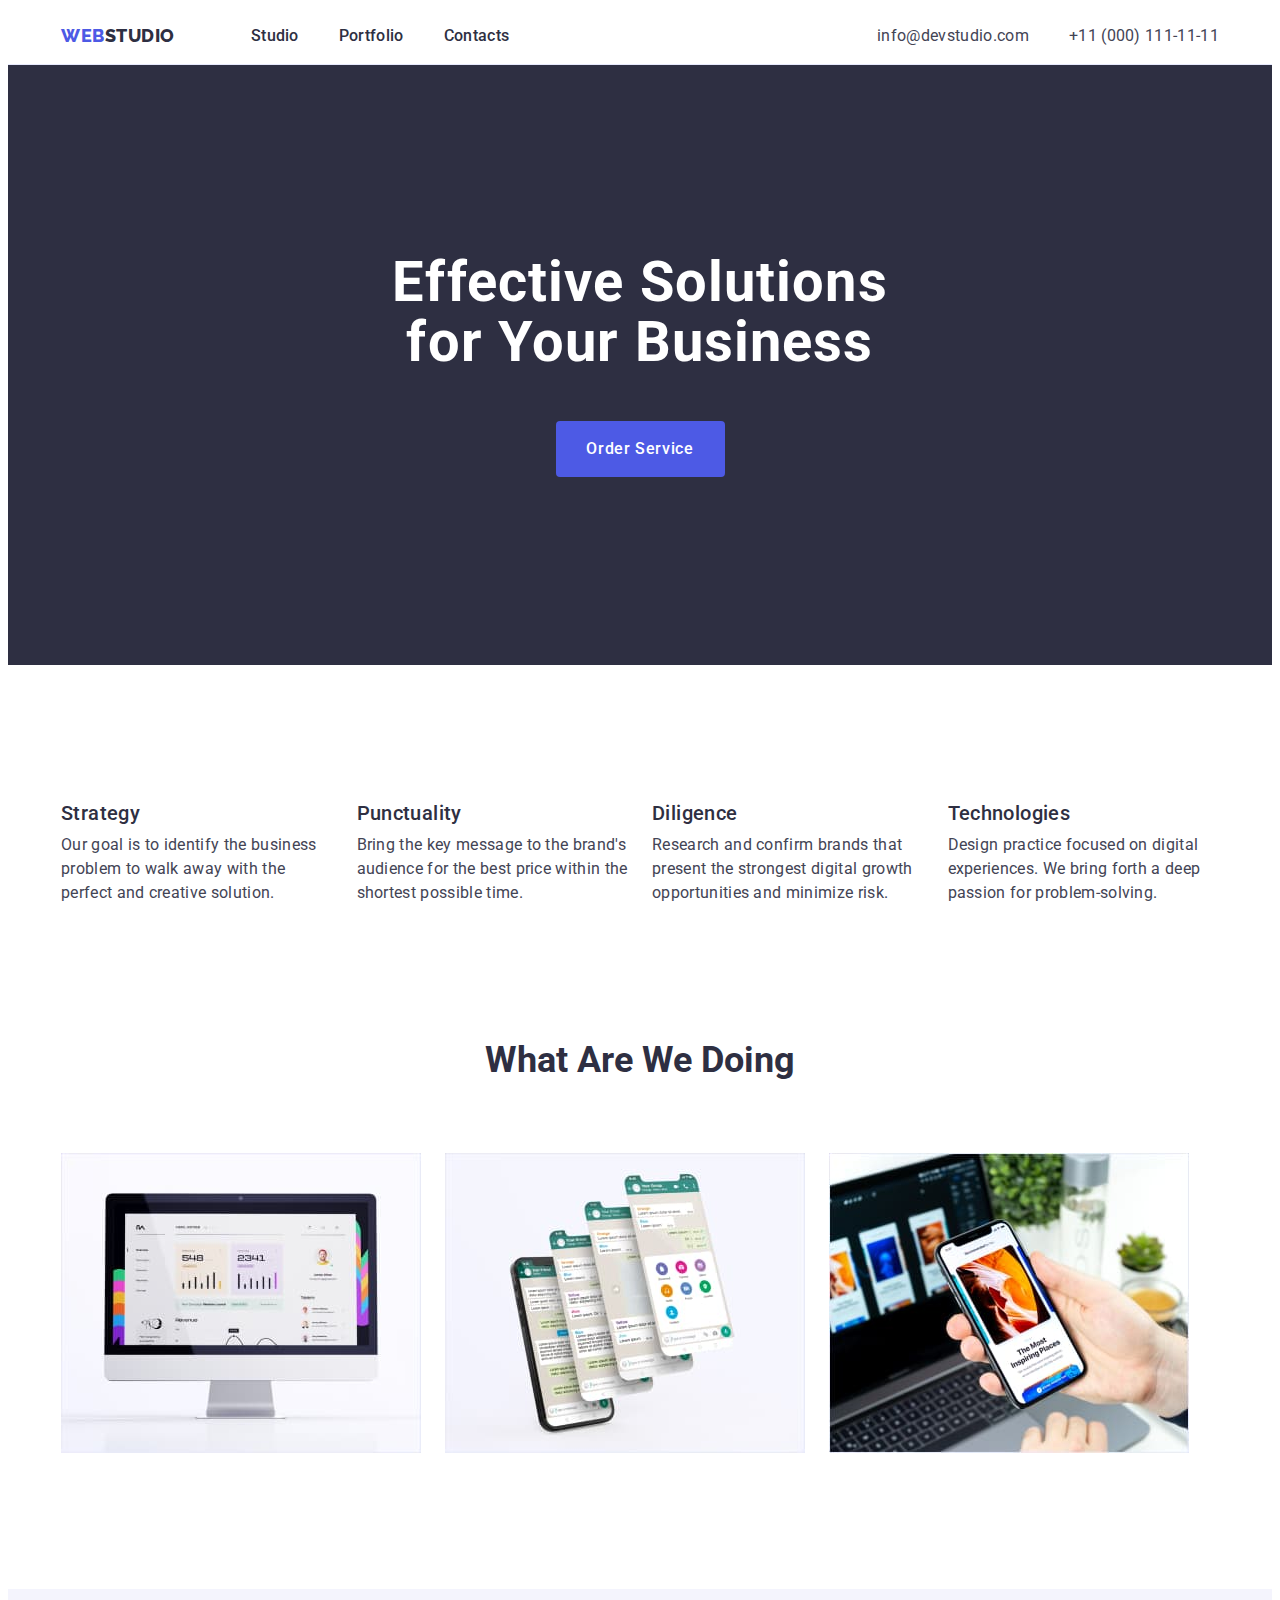
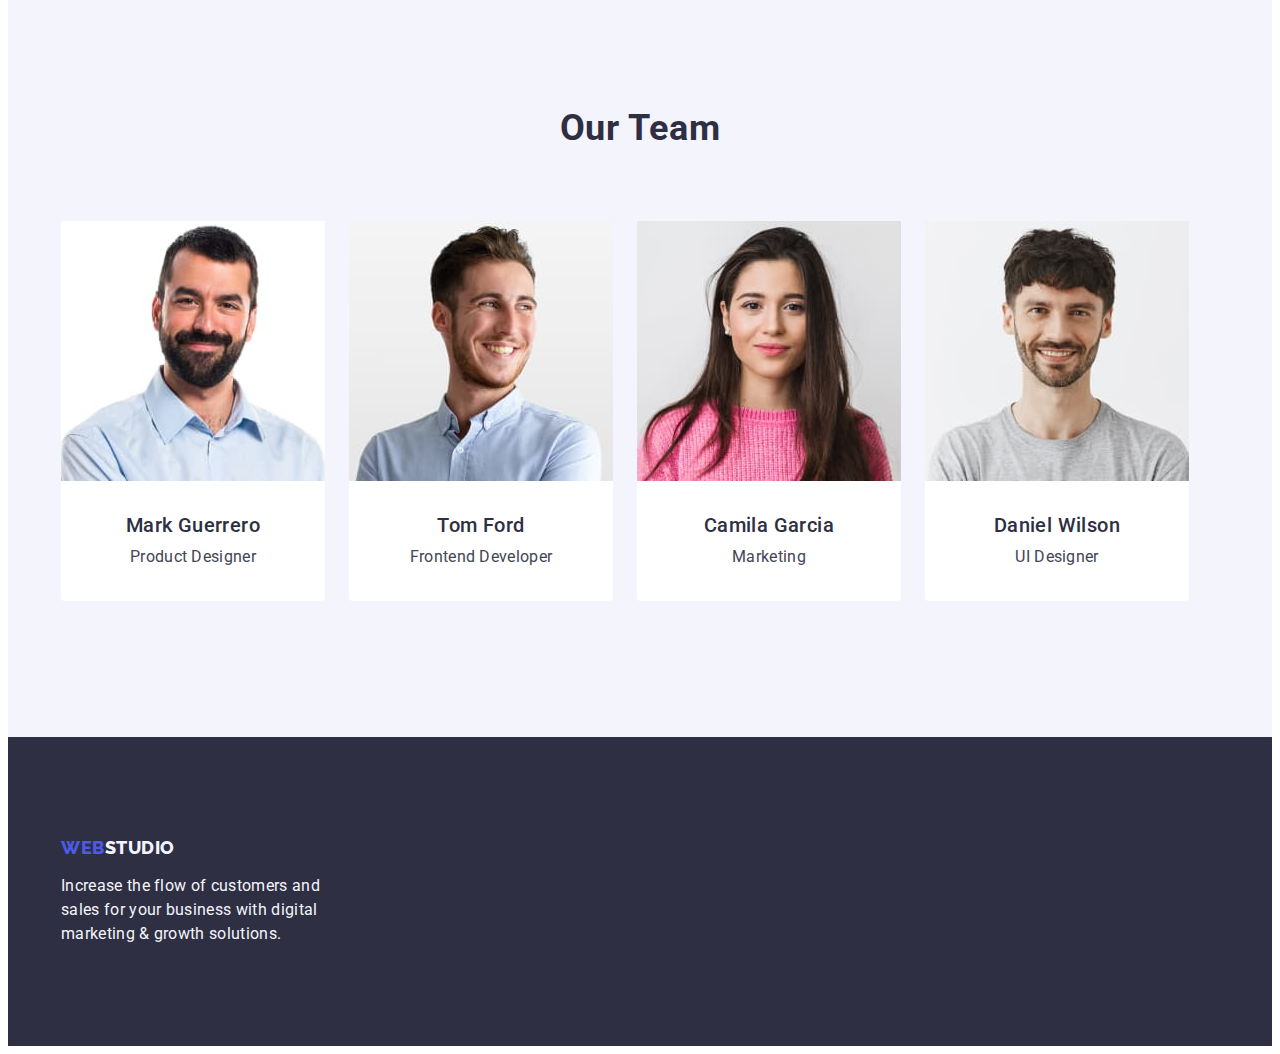
==== index.html @ 4563fd88 "test" ====
<!DOCTYPE html>
<html lang="en">
  <head>
    <meta charset="UTF-8" />
    <meta name="viewport" content="width=device-width, initial-scale=1.0" />
    <title>Webstudio</title>
    <link rel="preconnect" href="https://fonts.googleapis.com" />
    <link rel="preconnect" href="https://fonts.gstatic.com" crossorigin />
    <link
      href="https://fonts.googleapis.com/css2?family=Raleway:wght@800&family=Roboto:wght@400;500;700;900&display=swap"
      rel="stylesheet"
    />
    <link
      rel="stylesheet"
      href="https://cdnjs.cloudflare.com/ajax/libs/modern-normalize/2.0.0/modern-normalize.min.css"
      integrity="sha512-4xo8blKMVCiXpTaLzQSLSw3KFOVPWhm/TRtuPVc4WG6kUgjH6J03IBuG7JZPkcWMxJ5huwaBpOpnwYElP/m6wg=="
      crossorigin="anonymous"
      referrerpolicy="no-referrer"
    />
    <link rel="stylesheet" href="./css/style.css" />
  </head>
  <body>
    <header class="header">
      <div class="container header-container">
        <nav class="header-nav">
          <a class="logo-link link" href="./index.html"
            >Web<span class="logo-decoration">Studio</span></a
          >
          <ul class="menu-list list">
            <li class="menu-list-item">
              <a class="menu-link link" href="./index.html">Studio</a>
            </li>
            <li class="menu-list-item">
              <a class="menu-link link" href="./portfolio.html">Portfolio</a>
            </li>
            <li class="menu-list-item">
              <a class="menu-link link" href="">Contacts</a>
            </li>
          </ul>
        </nav>
        <address class="address">
          <ul class="address-list list">
            <li class="address-list-item">
              <a class="addres-link link" href="mailto:info@devstudio.com"
                >info@devstudio.com</a
              >
            </li>
            <li class="address-list-item">
              <a class="addres-link link" href="tel:+110001111111"
                >+11 (000) 111-11-11</a
              >
            </li>
          </ul>
        </address>
      </div>
    </header>
    <main>
      <section class="section-solution">
        <div class="container">
          <h1 class="solution-title">Effective Solutions for Your Business</h1>
          <button class="solution-btn" type="button">Order Service</button>
        </div>
      </section>
      <section class="section-company">
        <div class="container">
          <h2 class="visually-hidden">Webstudio</h2>
          <ul class="company-list list">
            <li class="company-list-item">
              <h3 class="company-title">Strategy</h3>
              <p class="company-text">
                Our goal is to identify the business problem to walk away with
                the perfect and creative solution.
              </p>
            </li>
            <li class="company-list-item">
              <h3 class="company-title">Punctuality</h3>
              <p class="company-text">
                Bring the key message to the brand's audience for the best price
                within the shortest possible time.
              </p>
            </li>
            <li class="company-list-item">
              <h3 class="company-title">Diligence</h3>
              <p class="company-text">
                Research and confirm brands that present the strongest digital
                growth opportunities and minimize risk.
              </p>
            </li>
            <li class="company-list-item">
              <h3 class="company-title">Technologies</h3>
              <p class="company-text">
                Design practice focused on digital experiences. We bring forth a
                deep passion for problem-solving.
              </p>
            </li>
          </ul>
        </div>
      </section>
      <section class="section-work">
        <div class="container">
          <h2 class="work-title">What are we doing</h2>
          <ul class="work-list list">
            <li class="work-list-item">
              <img
                src="./images/img_1.jpg"
                alt="computer"
                width="360"
                height="300"
              />
            </li>
            <li class="work-list-item">
              <img
                src="./images/img_2.jpg"
                alt="phone"
                width="360"
                height="300"
              />
            </li>
            <li class="work-list-item">
              <img
                src="./images/img_3.jpg"
                alt="phone and computer"
                width="360"
                height="300"
              />
            </li>
          </ul>
        </div>
      </section>
      <section class="section-team">
        <div class="container">
          <h2 class="team-title">Our Team</h2>
          <ul class="team-list list">
            <li class="team-list-item">
              <img
                src="./images/Mark_Guerrero.jpg"
                alt="Mark"
                width="264"
                height="260"
              />
              <div class="team-name-container">
                <h3 class="team-name">Mark Guerrero</h3>
                <p class="team-text">Product Designer</p>
              </div>
            </li>
            <li class="team-list-item">
              <img
                src="./images/Tom_Ford.jpg"
                alt="Tom"
                width="264"
                height="260"
              />
              <div class="team-name-container">
                <h3 class="team-name">Tom Ford</h3>
                <p class="team-text">Frontend Developer</p>
              </div>
            </li>
            <li class="team-list-item">
              <img
                src="./images/Camila_Garcia.jpg"
                alt="Camila"
                width="264"
                height="260"
              />
              <div class="team-name-container">
                <h3 class="team-name">Camila Garcia</h3>
                <p class="team-text">Marketing</p>
              </div>
            </li>
            <li class="team-list-item">
              <img
                src="./images/Daniel_Wilson.jpg"
                alt="Deniel"
                width="264"
                height="260"
              />
              <div class="team-name-container">
                <h3 class="team-name">Daniel Wilson</h3>
                <p class="team-text">UI Designer</p>
              </div>
            </li>
          </ul>
        </div>
      </section>
    </main>
    <footer class="footer">
      <div class="container">
        <a class="footer-logo-link link" href="./index.html"
          >Web<span class="footer-logo-decoration">Studio</span></a
        >
        <p class="footer-text">
          Increase the flow of customers and sales for your business with
          digital marketing & growth solutions.
        </p>
      </div>
    </footer>
  </body>
</html>
---- css/style.css ----
:root {
  --main-color: #434455;
  --main-background-color: #ffffff;
  --navy-blue: #2e2f42;
  --iris: #4d5ae5;
  --ocean: #404bbf;
  --cloud: #f4f4fd;
  --slate: #434455;
}
body {
  font-family: "Roboto", sans-serif;
  font-size: 16px;
  font-weight: 400;
  line-height: 1.5;
  color: var(--main-color);
  background-color: var(--main-background-color);
}
h1,
h2,
h3,
h4,
h5,
h6,
p {
  margin: 0;
}
ul {
  padding: 0;
}
img {
  display: block;
}
.link {
  text-decoration: none;
  color: inherit;
}
.list {
  list-style: none;
}
button {
  cursor: pointer;
  text-align: center;
}
.header {
  border-bottom: 1px solid #e7e9fc;
}
.visually-hidden {
  position: absolute;
  width: 1px;
  height: 1px;
  margin: -1px;
  border: 0;
  padding: 0;
  white-space: nowrap;
  clip-path: inset(100%);
  clip: rect(0 0 0 0);
  overflow: hidden;
}
.container {
  width: 1158px;
  padding-left: 15px;
  padding-right: 15px;
  margin: 0 auto;
}
.header-container {
  display: flex;
  align-items: center;
  justify-content: space-between;
}
.logo-link {
  font-family: Raleway, sans-serif;
  font-size: 18px;
  font-weight: 800;
  line-height: 1.17;
  letter-spacing: 0.03em;
  text-transform: uppercase;
  color: var(--iris);
  margin-right: 76px;
}
.logo-decoration {
  color: #2e2f42;
}
.header-nav {
  display: flex;
  align-items: center;
}
.menu-list {
  display: flex;
  align-items: center;
  gap: 40px;
}

.menu-link {
  font-weight: 500;
  color: var(--navy-blue);
  letter-spacing: 0.02em;
  padding: 24px 0;
}
.menu-link:hover,
.menu-link:focus {
  color: var(--ocean);
}
.address {
  font-style: normal;
}
.address-list {
  display: flex;
  gap: 40px;
}
.addres-link {
  color: var(--slate);
  letter-spacing: 0.02em;
}
.addres-link:not(:last-child) {
  margin-right: 20px;
}
.addres-link:hover,
.addres-link:focus {
  color: var(--ocean);
}
.section-solution {
  padding: 188px 0;
  margin: auto;
}
.solution-title {
  font-size: 56px;
  font-weight: 700;
  line-height: 1.07;
  letter-spacing: 0.02em;
  text-align: center;
  max-width: 496px;
  margin: 0 auto;
  color: #ffffff;
  padding-bottom: 48px;
}
.solution-btn {
  font-family: "Roboto", sans-serif;
  font-size: 16px;
  background-color: var(--iris);
  line-height: 1.5;
  letter-spacing: 0.04em;
  font-weight: 500;
  color: white;
  margin: 0 auto;
  display: block;
  min-width: 169px;
  height: 56px;
  border: none;
  border-radius: 4px;
}
.solution-btn:hover,
.solution-btn:focus {
  background-color: var(--ocean);
}
.section-company {
  padding: 120px 0;
}
.company-list,
.team-list,
.work-list {
  display: flex;
  gap: 24px;
}
.section-work {
  padding-bottom: 120px;
}
.section-team {
  background-color: var(--cloud);
}
.company-title,
.team-name,
.project-title {
  font-weight: 500;
  font-size: 20px;
  line-height: 1.2;
  letter-spacing: 0.02em;
  color: var(--navy-blue);
}
.company-title {
  margin-bottom: 8px;
}
.company-list-item {
  width: calc((100% - 48px) / 3);
}
.team-title,
.work-title {
  font-size: 36px;
  font-weight: 700;
  line-height: 1.11;
  color: var(--navy-blue);
  text-align: center;
  text-transform: capitalize;
  margin-bottom: 72px;
}
.section-team {
  padding: 120px 0;
}
.team-name-container {
  padding: 32px 16px;
}
.team-title,
.company-text {
  letter-spacing: 0.02em;
}
.team-list-item {
  background-color: #ffffff;
  border-radius: 0 0 4px 4px;
}
.team-name {
  margin-bottom: 8px;
  text-align: center;
}
.team-text {
  color: var(--slate);
  letter-spacing: 0.02em;
  text-align: center;
}

/* portfolio */

.project-section {
  padding-top: 96px;
  padding-bottom: 120px;
}
.button-list {
  display: flex;
  gap: 24px;
  justify-content: center;
  margin-bottom: 72px;
}
.portfolio-btn {
  font-family: "Roboto", sans-serif;
  font-size: 16px;
  letter-spacing: 0.04em;
  line-height: 1.5;
  background-color: var(--cloud);
  color: var(--iris);
  font-weight: 500;
  padding: 12px 24px;
  border-radius: 4px;
  border: 1px solid #e7e9fc;
}
.portfolio-btn:hover,
.portfolio-btn:focus {
  background-color: var(--ocean);
  color: #ffffff;
  border: 1px solid transparent;
}
.project-list {
  display: flex;
  flex-wrap: wrap;
  column-gap: 24px;
  row-gap: 48px;
}
.project-list-item {
  width: calc((100% - 48px) / 3);
}
.progect-name-container {
  padding: 32px 16px;
  border: 1px solid #e7e9fc;
  border-top: none;
}
.project-title {
  font-size: 20px;
  line-height: 1.2;
  font-weight: 500;
  margin-bottom: 8px;
  color: var(--navy-blue);
}
.project-text {
  color: var(--slate);
  letter-spacing: 0.02em;
}
.section-solution,
.footer {
  background-color: var(--navy-blue);
}
.footer {
  padding-top: 100px;
  padding-bottom: 100px;
}
.footer-text {
  color: var(--cloud);
  letter-spacing: 0.02em;
  max-width: 264px;
}
.footer-logo-link {
  display: inline-block;
  font-family: Raleway, sans-serif;
  font-size: 18px;
  font-weight: 800;
  line-height: 1.17;
  text-transform: uppercase;
  letter-spacing: 0.03em;
  color: var(--iris);
  margin-bottom: 16px;
}
.footer-logo-decoration {
  color: var(--cloud);
}
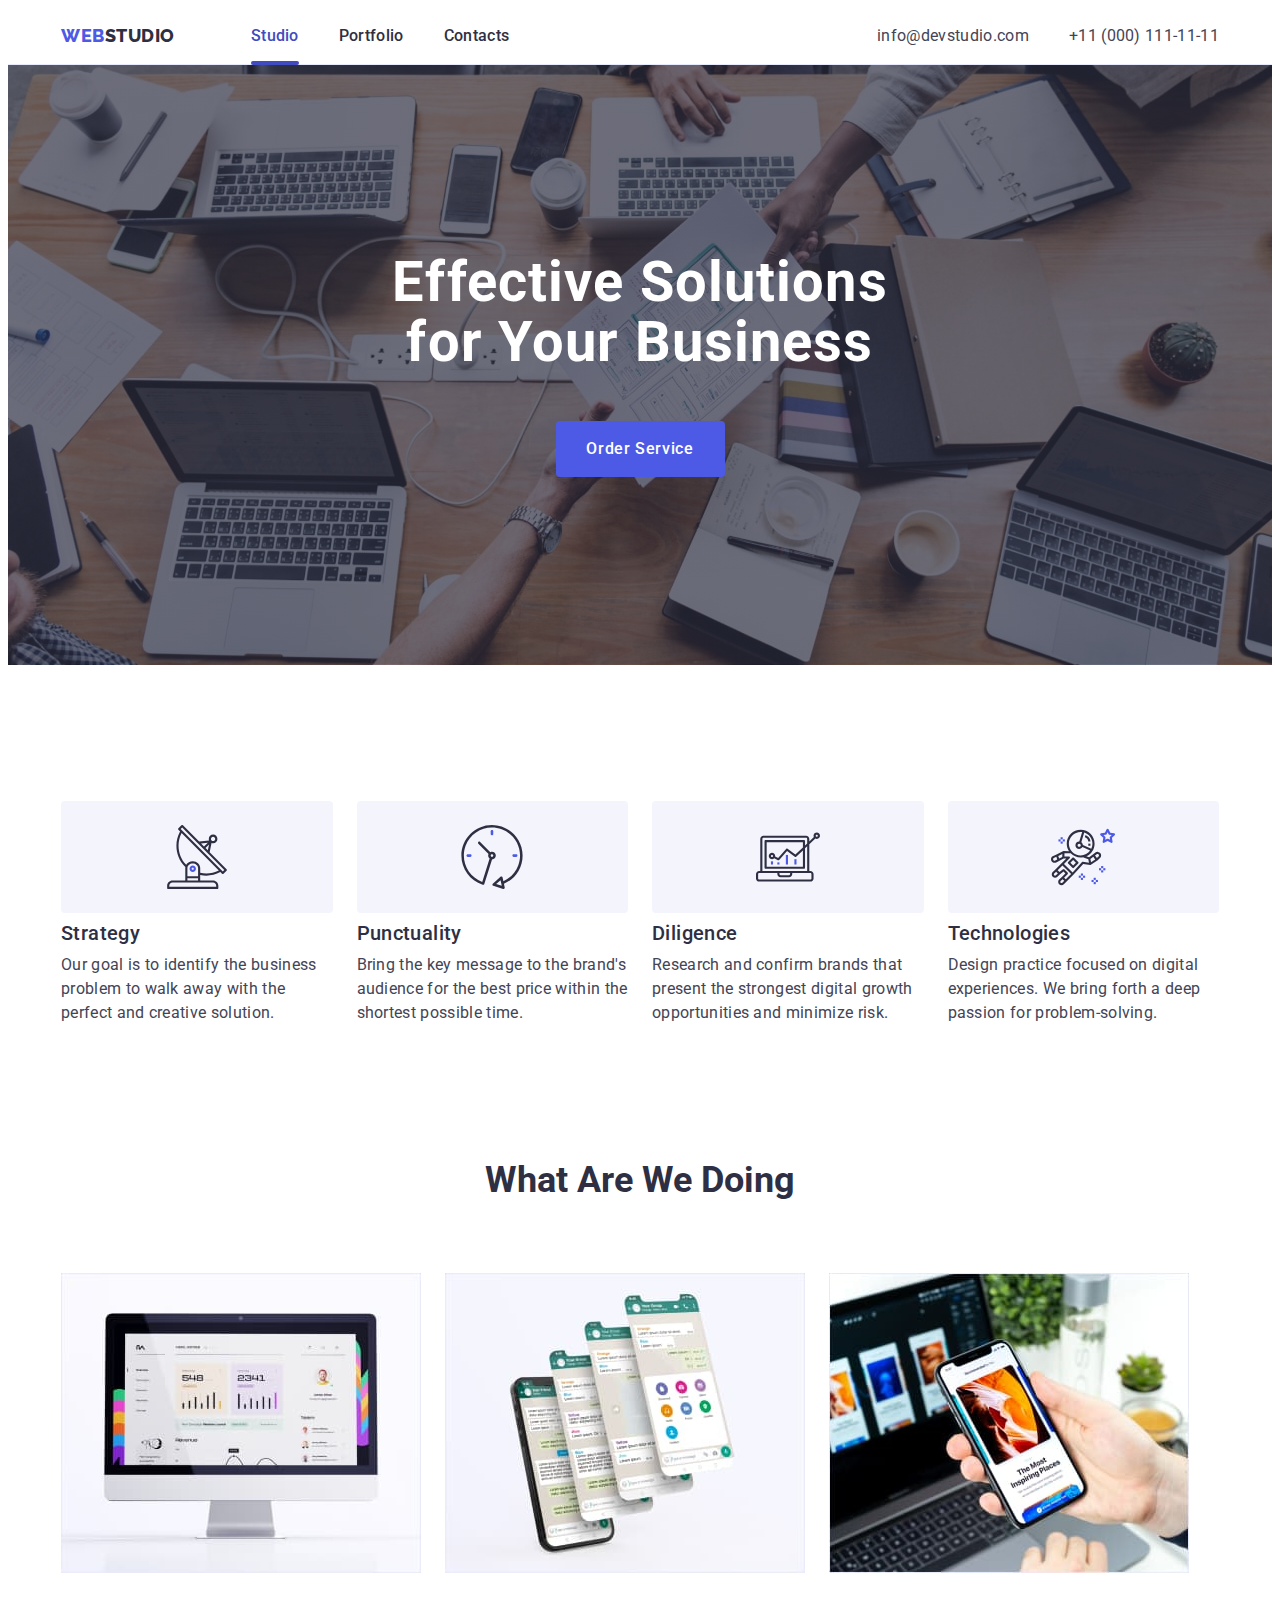
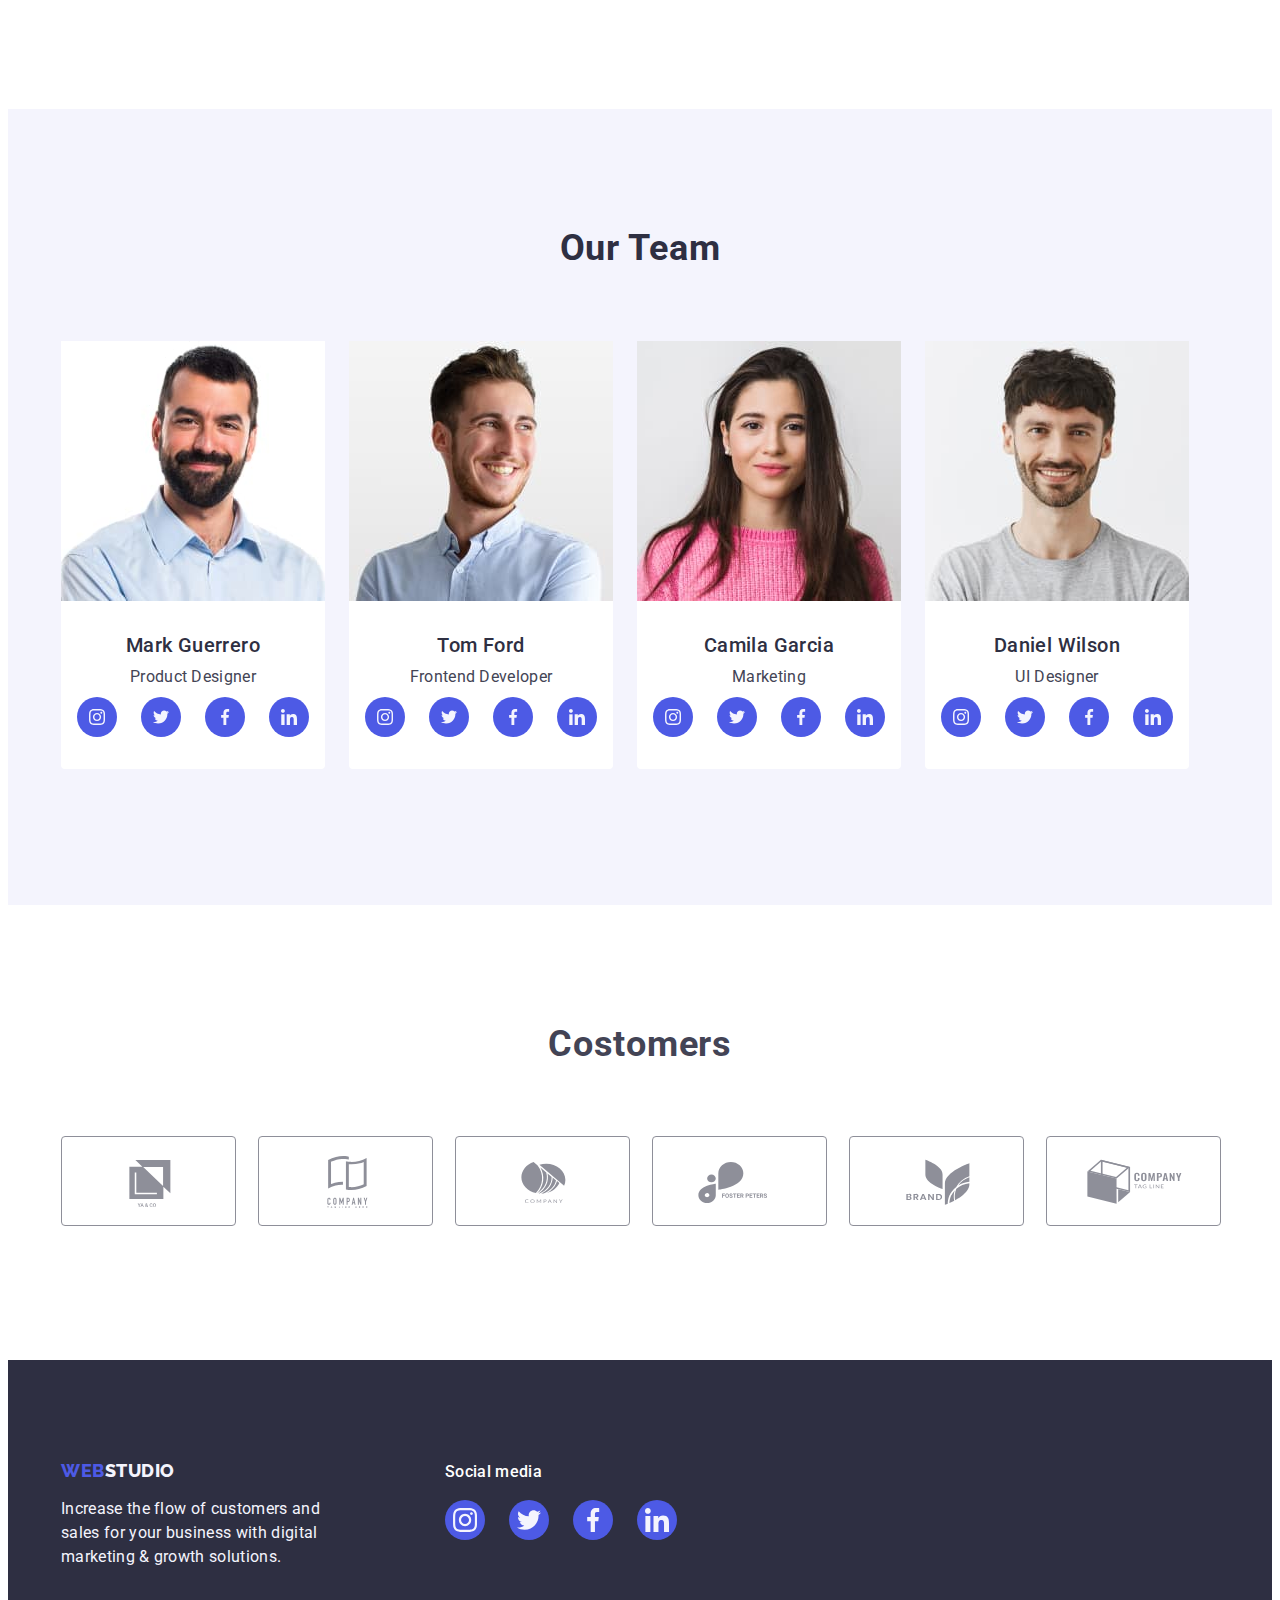
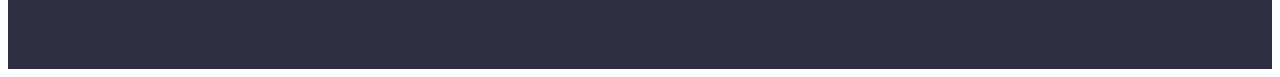
==== commit 1b8f5155: "Wrote styles for SVG" ====
--- a/index.html
+++ b/index.html
@@ -28,7 +28,7 @@
           >
           <ul class="menu-list list">
             <li class="menu-list-item">
-              <a class="menu-link link" href="./index.html">Studio</a>
+              <a class="menu-link link active" href="./index.html">Studio</a>
             </li>
             <li class="menu-list-item">
               <a class="menu-link link" href="./portfolio.html">Portfolio</a>
@@ -66,6 +66,11 @@
           <h2 class="visually-hidden">Webstudio</h2>
           <ul class="company-list list">
             <li class="company-list-item">
+              <div class="company-item-icons-container">
+                <svg class="icons-svg" width="64" height="64">
+                  <use href="./images/icons.svg#icon-antenna"></use>
+                </svg>
+              </div>
               <h3 class="company-title">Strategy</h3>
               <p class="company-text">
                 Our goal is to identify the business problem to walk away with
@@ -73,6 +78,11 @@
               </p>
             </li>
             <li class="company-list-item">
+              <div class="company-item-icons-container">
+                <svg class="icons-svg" width="64" height="64">
+                  <use href="./images/icons.svg#icon-clock"></use>
+                </svg>
+              </div>
               <h3 class="company-title">Punctuality</h3>
               <p class="company-text">
                 Bring the key message to the brand's audience for the best price
@@ -80,6 +90,11 @@
               </p>
             </li>
             <li class="company-list-item">
+              <div class="company-item-icons-container">
+                <svg class="icons-svg" width="64" height="64">
+                  <use href="./images/icons.svg#icon-diagram"></use>
+                </svg>
+              </div>
               <h3 class="company-title">Diligence</h3>
               <p class="company-text">
                 Research and confirm brands that present the strongest digital
@@ -87,6 +102,11 @@
               </p>
             </li>
             <li class="company-list-item">
+              <div class="company-item-icons-container">
+                <svg class="icons-svg" width="64" height="64">
+                  <use href="./images/icons.svg#icon-astronaut"></use>
+                </svg>
+              </div>
               <h3 class="company-title">Technologies</h3>
               <p class="company-text">
                 Design practice focused on digital experiences. We bring forth a
@@ -141,6 +161,36 @@
               <div class="team-name-container">
                 <h3 class="team-name">Mark Guerrero</h3>
                 <p class="team-text">Product Designer</p>
+                <ul class="social-list list">
+                  <li class="social-list-item">
+                    <a class="social-item-link link" href="">
+                      <svg width="16" height="16">
+                        <use href="./images/icons.svg#icon-instagram"></use>
+                      </svg>
+                    </a>
+                  </li>
+                  <li class="social-list-item">
+                    <a class="social-item-link link" href="">
+                      <svg width="16" height="16">
+                        <use href="./images/icons.svg#icon-twitter"></use>
+                      </svg>
+                    </a>
+                  </li>
+                  <li class="social-list-item">
+                    <a class="social-item-link link" href="">
+                      <svg width="16" height="16">
+                        <use href="./images/icons.svg#icon-facebook"></use>
+                      </svg>
+                    </a>
+                  </li>
+                  <li class="social-list-item">
+                    <a class="social-item-link link" href="">
+                      <svg width="16" height="16">
+                        <use href="./images/icons.svg#icon-linkedin"></use>
+                      </svg>
+                    </a>
+                  </li>
+                </ul>
               </div>
             </li>
             <li class="team-list-item">
@@ -153,6 +203,36 @@
               <div class="team-name-container">
                 <h3 class="team-name">Tom Ford</h3>
                 <p class="team-text">Frontend Developer</p>
+                <ul class="social-list list">
+                  <li class="social-list-item">
+                    <a class="social-item-link link" href="">
+                      <svg width="16" height="16">
+                        <use href="./images/icons.svg#icon-instagram"></use>
+                      </svg>
+                    </a>
+                  </li>
+                  <li class="social-list-item">
+                    <a class="social-item-link link" href="">
+                      <svg width="16" height="16">
+                        <use href="./images/icons.svg#icon-twitter"></use>
+                      </svg>
+                    </a>
+                  </li>
+                  <li class="social-list-item">
+                    <a class="social-item-link link" href="">
+                      <svg width="16" height="16">
+                        <use href="./images/icons.svg#icon-facebook"></use>
+                      </svg>
+                    </a>
+                  </li>
+                  <li class="social-list-item">
+                    <a class="social-item-link link" href="">
+                      <svg width="16" height="16">
+                        <use href="./images/icons.svg#icon-linkedin"></use>
+                      </svg>
+                    </a>
+                  </li>
+                </ul>
               </div>
             </li>
             <li class="team-list-item">
@@ -165,6 +245,36 @@
               <div class="team-name-container">
                 <h3 class="team-name">Camila Garcia</h3>
                 <p class="team-text">Marketing</p>
+                <ul class="social-list list">
+                  <li class="social-list-item">
+                    <a class="social-item-link link" href="">
+                      <svg width="16" height="16">
+                        <use href="./images/icons.svg#icon-instagram"></use>
+                      </svg>
+                    </a>
+                  </li>
+                  <li class="social-list-item">
+                    <a class="social-item-link link" href="">
+                      <svg width="16" height="16">
+                        <use href="./images/icons.svg#icon-twitter"></use>
+                      </svg>
+                    </a>
+                  </li>
+                  <li class="social-list-item">
+                    <a class="social-item-link link" href="">
+                      <svg width="16" height="16">
+                        <use href="./images/icons.svg#icon-facebook"></use>
+                      </svg>
+                    </a>
+                  </li>
+                  <li class="social-list-item">
+                    <a class="social-item-link link" href="">
+                      <svg width="16" height="16">
+                        <use href="./images/icons.svg#icon-linkedin"></use>
+                      </svg>
+                    </a>
+                  </li>
+                </ul>
               </div>
             </li>
             <li class="team-list-item">
@@ -177,22 +287,137 @@
               <div class="team-name-container">
                 <h3 class="team-name">Daniel Wilson</h3>
                 <p class="team-text">UI Designer</p>
-              </div>
+                <ul class="social-list list">
+                  <li class="social-list-item">
+                    <a class="social-item-link link" href="">
+                      <svg width="16" height="16">
+                        <use href="./images/icons.svg#icon-instagram"></use>
+                      </svg>
+                    </a>
+                  </li>
+                  <li class="social-list-item">
+                    <a class="social-item-link link" href="">
+                      <svg width="16" height="16">
+                        <use href="./images/icons.svg#icon-twitter"></use>
+                      </svg>
+                    </a>
+                  </li>
+                  <li class="social-list-item">
+                    <a class="social-item-link link" href="">
+                      <svg width="16" height="16">
+                        <use href="./images/icons.svg#icon-facebook"></use>
+                      </svg>
+                    </a>
+                  </li>
+                  <li class="social-list-item">
+                    <a class="social-item-link link" href="">
+                      <svg width="16" height="16">
+                        <use href="./images/icons.svg#icon-linkedin"></use>
+                      </svg>
+                    </a>
+                  </li>
+                </ul>
+              </div>
+            </li>
+          </ul>
+        </div>
+      </section>
+      <section class="costomers-section">
+        <div class="container">
+          <h2 class="costomers-tetle">Costomers</h2>
+          <ul class="costomers-list list">
+            <li class="costomers-list-item">
+              <a class="costomers-item-link" href="">
+                <svg width="104" height="56">
+                  <use href="./images/icons.svg#icon-Logo"></use>
+                </svg>
+              </a>
+            </li>
+            <li class="costomers-list-item">
+              <a class="costomers-item-link" href="">
+                <svg width="104" height="56">
+                  <use href="./images/icons.svg#icon-Logo-1"></use>
+                </svg>
+              </a>
+            </li>
+            <li class="costomers-list-item">
+              <a class="costomers-item-link" href="">
+                <svg width="104" height="56">
+                  <use href="./images/icons.svg#icon-Logo-2"></use>
+                </svg>
+              </a>
+            </li>
+            <li class="costomers-list-item">
+              <a class="costomers-item-link" href="">
+                <svg width="104" height="56">
+                  <use href="./images/icons.svg#icon-Logo-3"></use>
+                </svg>
+              </a>
+            </li>
+            <li class="costomers-list-item">
+              <a class="costomers-item-link" href="">
+                <svg width="104" height="56">
+                  <use href="./images/icons.svg#icon-Logo-4"></use>
+                </svg>
+              </a>
+            </li>
+            <li class="costomers-list-item">
+              <a class="costomers-item-link" href="">
+                <svg width="104" height="56">
+                  <use href="./images/icons.svg#icon-Logo-5"></use>
+                </svg>
+              </a>
             </li>
           </ul>
         </div>
       </section>
     </main>
     <footer class="footer">
-      <div class="container">
-        <a class="footer-logo-link link" href="./index.html"
-          >Web<span class="footer-logo-decoration">Studio</span></a
-        >
-        <p class="footer-text">
-          Increase the flow of customers and sales for your business with
-          digital marketing & growth solutions.
-        </p>
+      <div class="container footer-container">
+        <div class="footer-info">
+          <a class="footer-logo-link link" href="./index.html"
+            >Web<span class="footer-logo-decoration">Studio</span></a
+          >
+          <p class="footer-text">
+            Increase the flow of customers and sales for your business with
+            digital marketing & growth solutions.
+          </p>
+        </div>
+        <div class="footer-social-container">
+          <h3 class="footer-social-title">Social media</h3>
+          <ul class="footer-social-list list">
+            <li class="footer-social-list-item">
+              <a class="footer-social-item-link link" href="">
+                <svg width="24"" height="24">
+                  <use href="./images/icons.svg#icon-instagram"></use>
+                </svg>
+              </a>
+            </li>
+            <li class="footer-social-list-item">
+              <a class="footer-social-item-link link" href="">
+                <svg width="24" height="24">
+                  <use href="./images/icons.svg#icon-twitter"></use>
+                </svg>
+              </a>
+            </li>
+            <li class="footer-social-list-item">
+              <a class="footer-social-item-link link" href="">
+                <svg width="24" height="24">
+                  <use href="./images/icons.svg#icon-facebook"></use>
+                </svg>
+              </a>
+            </li>
+            <li class="footer-social-list-item">
+              <a class="footer-social-item-link link" href="">
+                <svg width="24" height="24">
+                  <use href="./images/icons.svg#icon-linkedin"></use>
+                </svg>
+              </a>
+            </li>
+          </ul>
+        </div>
       </div>
     </footer>
+    <script src="./js/modal.js"></script>
   </body>
 </html>
--- a/css/style.css
+++ b/css/style.css
@@ -67,6 +67,15 @@
   align-items: center;
   justify-content: space-between;
 }
+.company-item-icons-container {
+  display: flex;
+  align-items: center;
+  justify-content: center;
+  height: 112px;
+  background-color: #f4f4fd;
+  border-radius: 4px;
+  margin-bottom: 8px;
+}
 .logo-link {
   font-family: Raleway, sans-serif;
   font-size: 18px;
@@ -77,6 +86,7 @@
   color: var(--iris);
   margin-right: 76px;
 }
+
 .logo-decoration {
   color: #2e2f42;
 }
@@ -95,6 +105,22 @@
   color: var(--navy-blue);
   letter-spacing: 0.02em;
   padding: 24px 0;
+}
+.active {
+  color: #404bbf;
+  position: relative;
+  transition: color 250ms cubic-bezier(0.4, 0, 0.2, 1);
+}
+.active::after {
+  content: "";
+  position: absolute;
+  left: 0;
+  bottom: -1px;
+  height: 4px;
+  background-color: #404bbf;
+  border-radius: 2px;
+  width: 100%;
+  top: 59px;
 }
 .menu-link:hover,
 .menu-link:focus {
@@ -121,6 +147,14 @@
 .section-solution {
   padding: 188px 0;
   margin: auto;
+  background-image: linear-gradient(
+      rgba(46, 47, 66, 0.7),
+      rgba(46, 47, 66, 0.7)
+    ),
+    url(../images/people-office.jpg);
+  background-repeat: no-repeat;
+  background-position: center;
+  background-size: cover;
 }
 .solution-title {
   font-size: 56px;
@@ -214,8 +248,30 @@
   color: var(--slate);
   letter-spacing: 0.02em;
   text-align: center;
+  margin-bottom: 8px;
 }
 
+.social-list {
+  display: flex;
+  justify-content: center;
+  align-items: center;
+  gap: 24px;
+}
+.social-list-item {
+}
+.social-item-link {
+  display: flex;
+  justify-content: center;
+  align-items: center;
+  background-color: var(--iris);
+  fill: var(--cloud);
+  border-radius: 50%;
+  width: 40px;
+  height: 40px;
+}
+.social-item-link:hover {
+  background-color: var(--ocean);
+}
 /* portfolio */
 
 .project-section {
@@ -271,6 +327,43 @@
   color: var(--slate);
   letter-spacing: 0.02em;
 }
+.costomers-section {
+  padding: 120px 0;
+}
+.costomers-tetle {
+  text-align: center;
+  font-size: 36px;
+  font-style: normal;
+  font-weight: 700;
+  line-height: 1.1;
+  letter-spacing: 0.72px;
+  text-transform: capitalize;
+  margin-bottom: 72px;
+}
+.costomers-list {
+  display: flex;
+  justify-content: center;
+  gap: 24px;
+}
+.costomers-list-item {
+  width: calc((100% - 120px) / 6);
+  height: 88px;
+}
+.costomers-item-link {
+  display: flex;
+  justify-content: center;
+  align-items: center;
+  fill: #8e8f99;
+  border: 1px solid #8e8f99;
+  border-radius: 4px;
+  text-align: center;
+  width: 100%;
+  height: 100%;
+}
+.costomers-item-link:hover {
+  border-color: var(--ocean);
+  fill: var(--ocean);
+}
 .section-solution,
 .footer {
   background-color: var(--navy-blue);
@@ -278,6 +371,13 @@
 .footer {
   padding-top: 100px;
   padding-bottom: 100px;
+}
+.footer-container {
+  display: flex;
+  align-items: baseline;
+}
+.footer-info {
+  margin-right: 120px;
 }
 .footer-text {
   color: var(--cloud);
@@ -298,3 +398,35 @@
 .footer-logo-decoration {
   color: var(--cloud);
 }
+
+.footer-social-container {
+}
+.footer-social-list {
+  display: flex;
+  justify-content: center;
+  align-items: center;
+  gap: 24px;
+}
+.footer-social-list-item {
+}
+.footer-social-item-link {
+  display: flex;
+  justify-content: center;
+  align-items: center;
+  fill: var(--cloud);
+  width: 40px;
+  height: 40px;
+  background-color: var(--iris);
+  border-radius: 50%;
+}
+.footer-social-item-link:hover {
+  background-color: #31d0aa;
+}
+.footer-social-title {
+  font-size: 16px;
+  font-style: normal;
+  font-weight: 500;
+  line-height: 1.5;
+  letter-spacing: 0.32px;
+  color: white;
+}
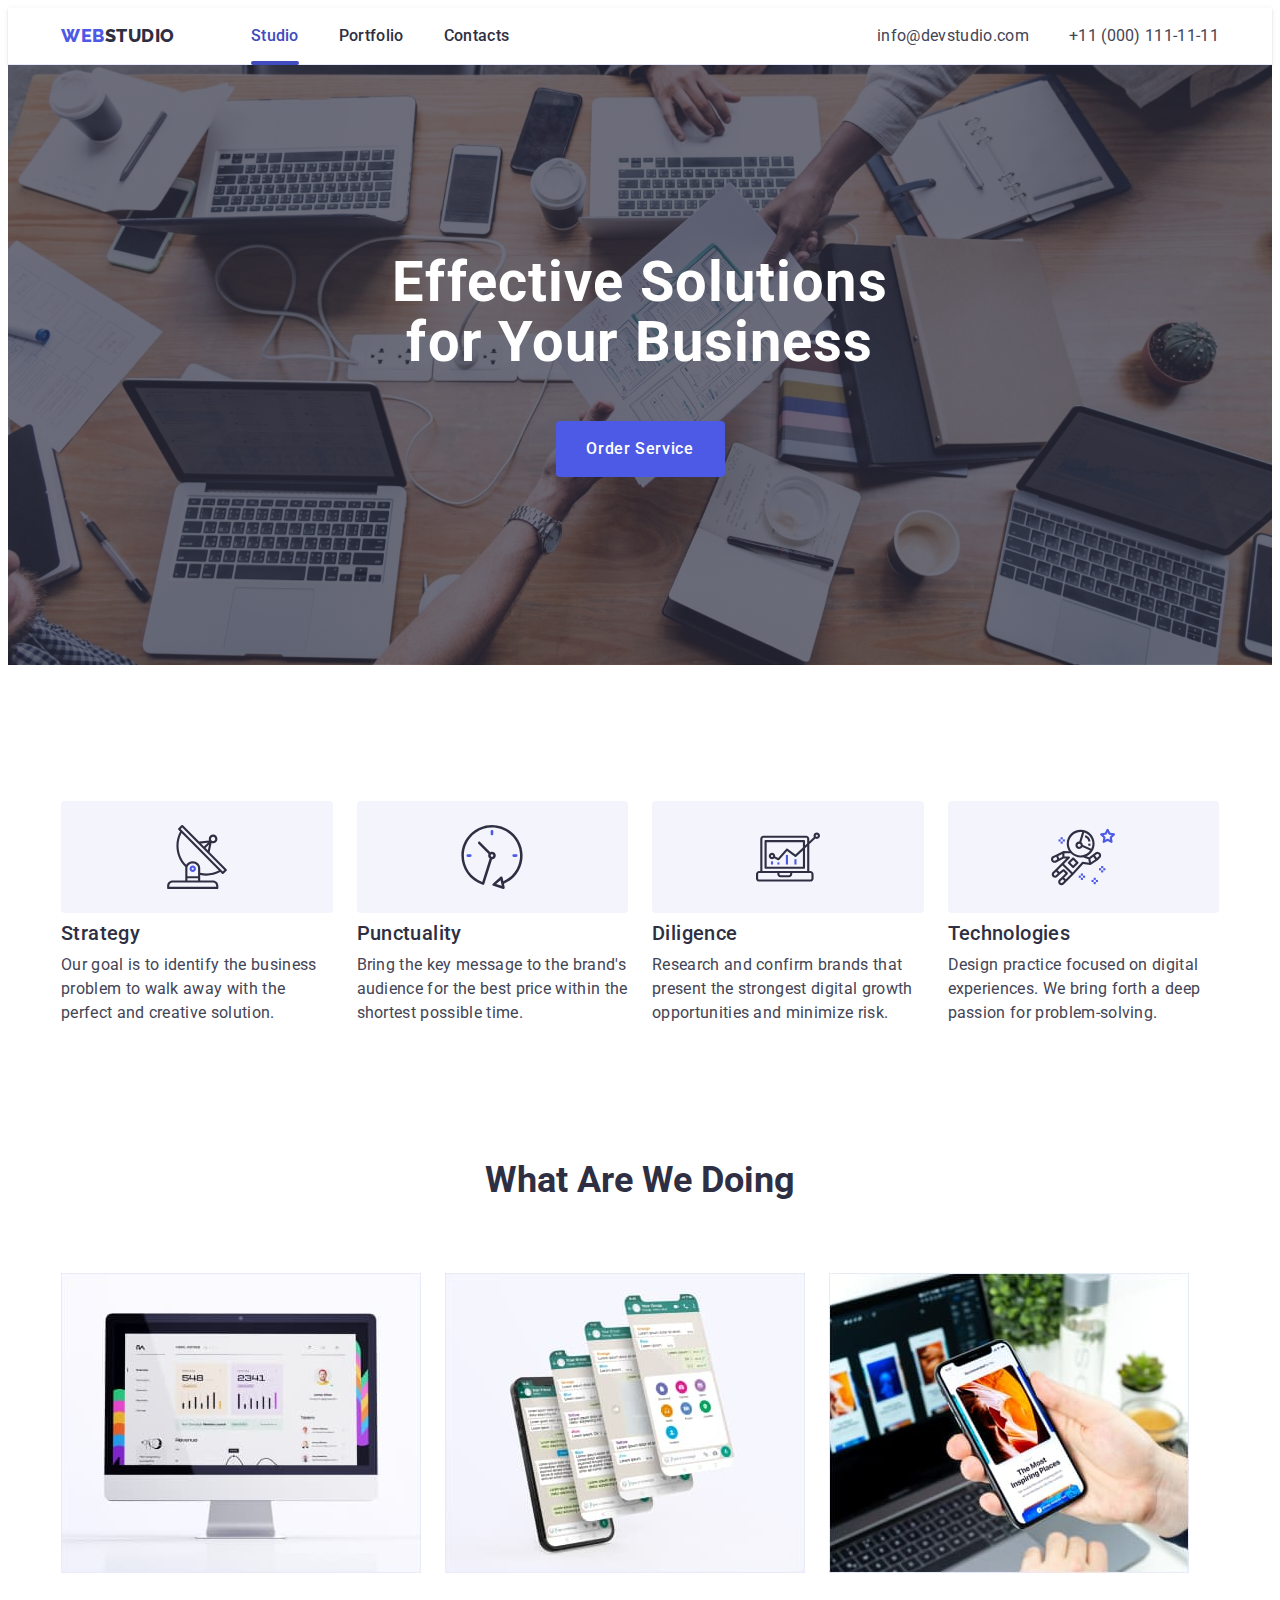
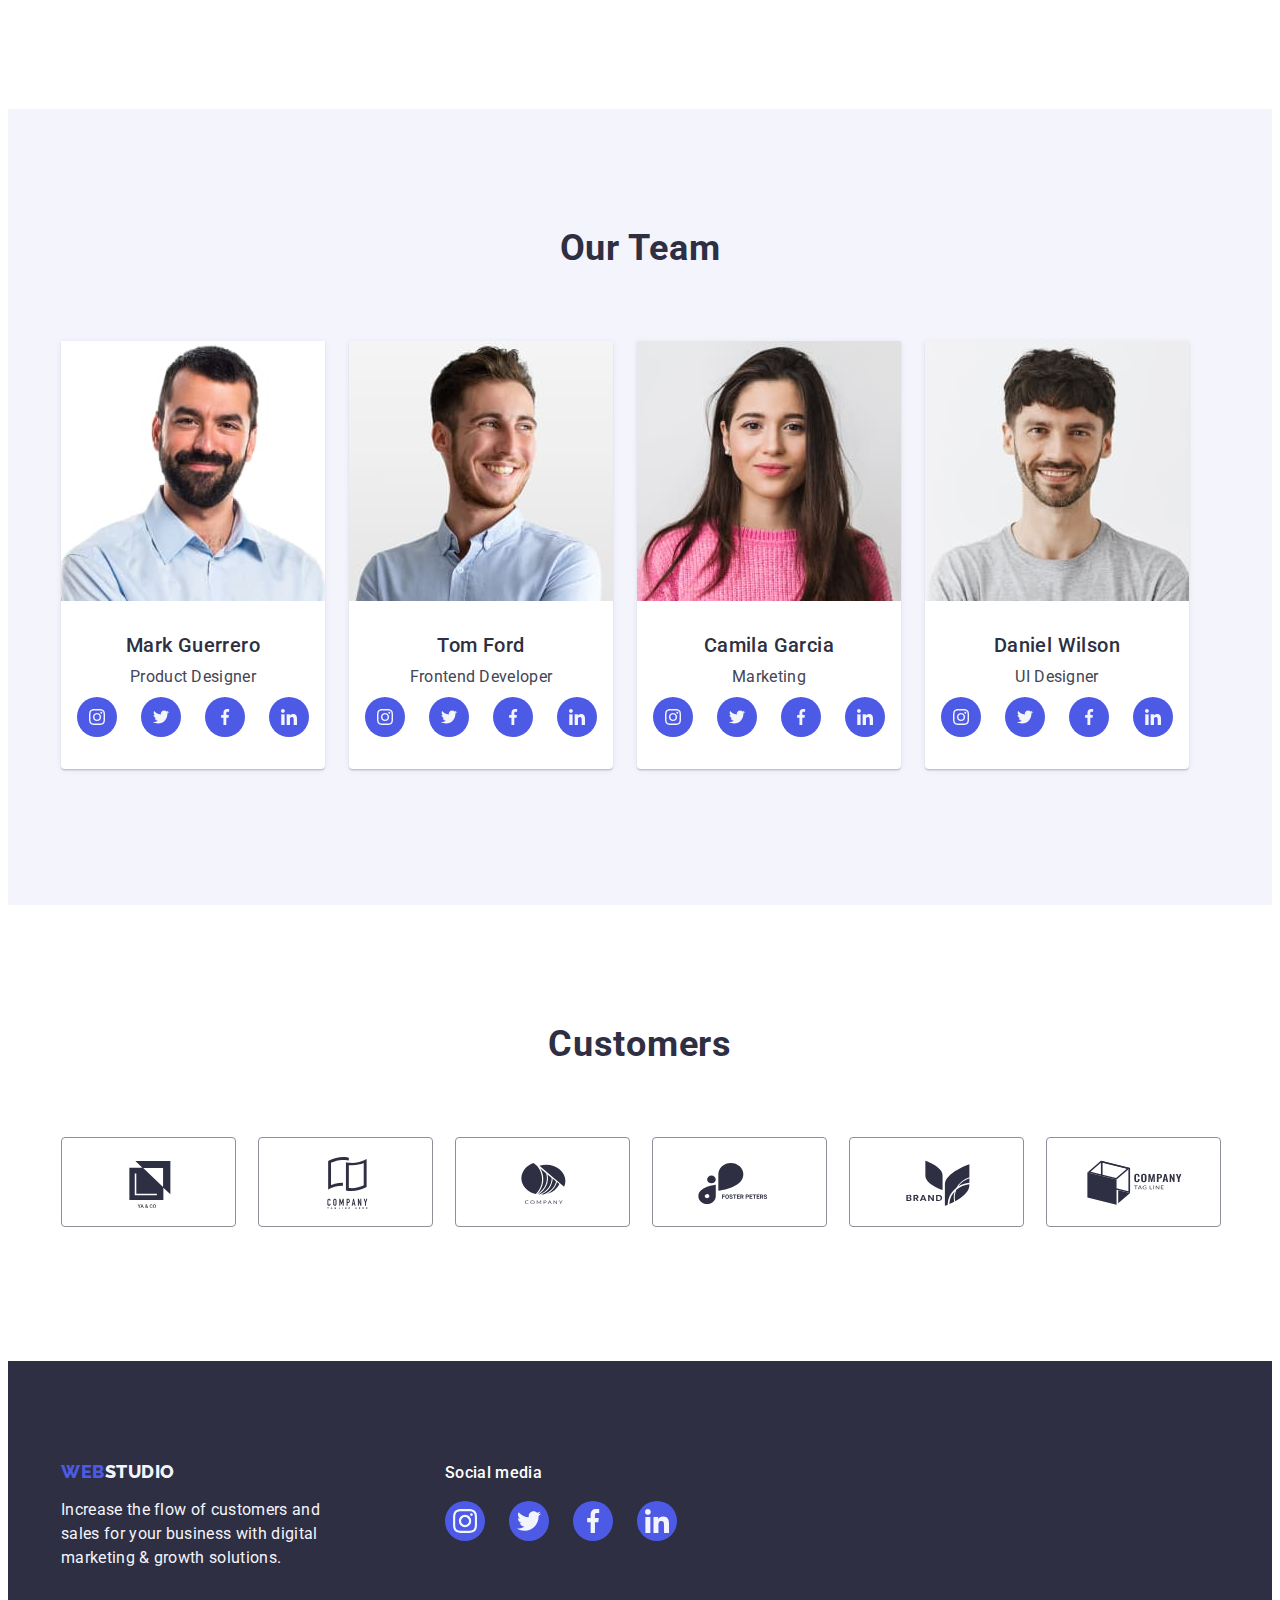
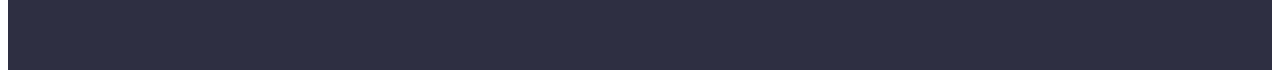
==== commit 52c52d42: "Fixed autocheck comments." ====
--- a/index.html
+++ b/index.html
@@ -58,7 +58,9 @@
       <section class="section-solution">
         <div class="container">
           <h1 class="solution-title">Effective Solutions for Your Business</h1>
-          <button class="solution-btn" type="button">Order Service</button>
+          <button class="solution-btn" data-modal-open type="button">
+            Order Service
+          </button>
         </div>
       </section>
       <section class="section-company">
@@ -164,28 +166,28 @@
                 <ul class="social-list list">
                   <li class="social-list-item">
                     <a class="social-item-link link" href="">
-                      <svg width="16" height="16">
+                      <svg class="social-svg" width="16" height="16">
                         <use href="./images/icons.svg#icon-instagram"></use>
                       </svg>
                     </a>
                   </li>
                   <li class="social-list-item">
                     <a class="social-item-link link" href="">
-                      <svg width="16" height="16">
+                      <svg class="social-svg" width="16" height="16">
                         <use href="./images/icons.svg#icon-twitter"></use>
                       </svg>
                     </a>
                   </li>
                   <li class="social-list-item">
                     <a class="social-item-link link" href="">
-                      <svg width="16" height="16">
+                      <svg class="social-svg" width="16" height="16">
                         <use href="./images/icons.svg#icon-facebook"></use>
                       </svg>
                     </a>
                   </li>
                   <li class="social-list-item">
                     <a class="social-item-link link" href="">
-                      <svg width="16" height="16">
+                      <svg class="social-svg" width="16" height="16">
                         <use href="./images/icons.svg#icon-linkedin"></use>
                       </svg>
                     </a>
@@ -324,46 +326,46 @@
       </section>
       <section class="costomers-section">
         <div class="container">
-          <h2 class="costomers-tetle">Costomers</h2>
+          <h2 class="costomers-tetle">Customers</h2>
           <ul class="costomers-list list">
             <li class="costomers-list-item">
               <a class="costomers-item-link" href="">
-                <svg width="104" height="56">
+                <svg class="costomers-svg" width="104" height="56">
                   <use href="./images/icons.svg#icon-Logo"></use>
                 </svg>
               </a>
             </li>
             <li class="costomers-list-item">
               <a class="costomers-item-link" href="">
-                <svg width="104" height="56">
+                <svg class="costomers-svg" width="104" height="56">
                   <use href="./images/icons.svg#icon-Logo-1"></use>
                 </svg>
               </a>
             </li>
             <li class="costomers-list-item">
               <a class="costomers-item-link" href="">
-                <svg width="104" height="56">
+                <svg class="costomers-svg" width="104" height="56">
                   <use href="./images/icons.svg#icon-Logo-2"></use>
                 </svg>
               </a>
             </li>
             <li class="costomers-list-item">
               <a class="costomers-item-link" href="">
-                <svg width="104" height="56">
+                <svg class="costomers-svg" width="104" height="56">
                   <use href="./images/icons.svg#icon-Logo-3"></use>
                 </svg>
               </a>
             </li>
             <li class="costomers-list-item">
               <a class="costomers-item-link" href="">
-                <svg width="104" height="56">
+                <svg class="costomers-svg" width="104" height="56">
                   <use href="./images/icons.svg#icon-Logo-4"></use>
                 </svg>
               </a>
             </li>
             <li class="costomers-list-item">
               <a class="costomers-item-link" href="">
-                <svg width="104" height="56">
+                <svg class="costomers-svg" width="104" height="56">
                   <use href="./images/icons.svg#icon-Logo-5"></use>
                 </svg>
               </a>
@@ -388,7 +390,7 @@
           <ul class="footer-social-list list">
             <li class="footer-social-list-item">
               <a class="footer-social-item-link link" href="">
-                <svg width="24"" height="24">
+                <svg width="24" height="24">
                   <use href="./images/icons.svg#icon-instagram"></use>
                 </svg>
               </a>
--- a/css/style.css
+++ b/css/style.css
@@ -43,6 +43,8 @@
 }
 .header {
   border-bottom: 1px solid #e7e9fc;
+  box-shadow: 0px 2px 1px rgba(46, 47, 66, 0.08),
+    0px 1px 1px rgba(46, 47, 66, 0.16), 0px 1px 6px rgba(46, 47, 66, 0.08);
 }
 .visually-hidden {
   position: absolute;
@@ -136,6 +138,7 @@
 .addres-link {
   color: var(--slate);
   letter-spacing: 0.02em;
+  transition: color 250ms cubic-bezier(0.4, 0, 0.2, 1);
 }
 .addres-link:not(:last-child) {
   margin-right: 20px;
@@ -155,6 +158,7 @@
   background-repeat: no-repeat;
   background-position: center;
   background-size: cover;
+  max-width: 1440px;
 }
 .solution-title {
   font-size: 56px;
@@ -181,6 +185,7 @@
   height: 56px;
   border: none;
   border-radius: 4px;
+  background-color: 250ms cubic-bezier(0.4, 0, 0.2, 1);
 }
 .solution-btn:hover,
 .solution-btn:focus {
@@ -230,7 +235,7 @@
   padding: 120px 0;
 }
 .team-name-container {
-  padding: 32px 16px;
+  padding: 32px 0;
 }
 .team-title,
 .company-text {
@@ -239,6 +244,8 @@
 .team-list-item {
   background-color: #ffffff;
   border-radius: 0 0 4px 4px;
+  box-shadow: 0px 1px 6px rgba(46, 47, 66, 0.08),
+    0px 1px 1px rgba(46, 47, 66, 0.16), 0px 2px 1px rgba(46, 47, 66, 0.08);
 }
 .team-name {
   margin-bottom: 8px;
@@ -268,8 +275,10 @@
   border-radius: 50%;
   width: 40px;
   height: 40px;
-}
-.social-item-link:hover {
+  transition: background-color 250ms cubic-bezier(0.4, 0, 0.2, 1);
+}
+.social-item-link:hover,
+.social-item-link:focus {
   background-color: var(--ocean);
 }
 /* portfolio */
@@ -335,7 +344,8 @@
   font-size: 36px;
   font-style: normal;
   font-weight: 700;
-  line-height: 1.1;
+  line-height: 1.11;
+  color: #2e2f42;
   letter-spacing: 0.72px;
   text-transform: capitalize;
   margin-bottom: 72px;
@@ -352,6 +362,7 @@
 .costomers-item-link {
   display: flex;
   justify-content: center;
+  color: var(--navy-blue);
   align-items: center;
   fill: #8e8f99;
   border: 1px solid #8e8f99;
@@ -359,10 +370,17 @@
   text-align: center;
   width: 100%;
   height: 100%;
-}
-.costomers-item-link:hover {
+  transition: border-color 250ms cubic-bezier(0.4, 0, 0.2, 1),
+    color 250ms cubic-bezier(0.4, 0, 0.2, 1);
+}
+.costomers-item-link:hover,
+.costomers-item-link:focus {
+  color: #404bbf;
   border-color: var(--ocean);
   fill: var(--ocean);
+}
+.costomers-svg {
+  fill: currentColor;
 }
 .section-solution,
 .footer {
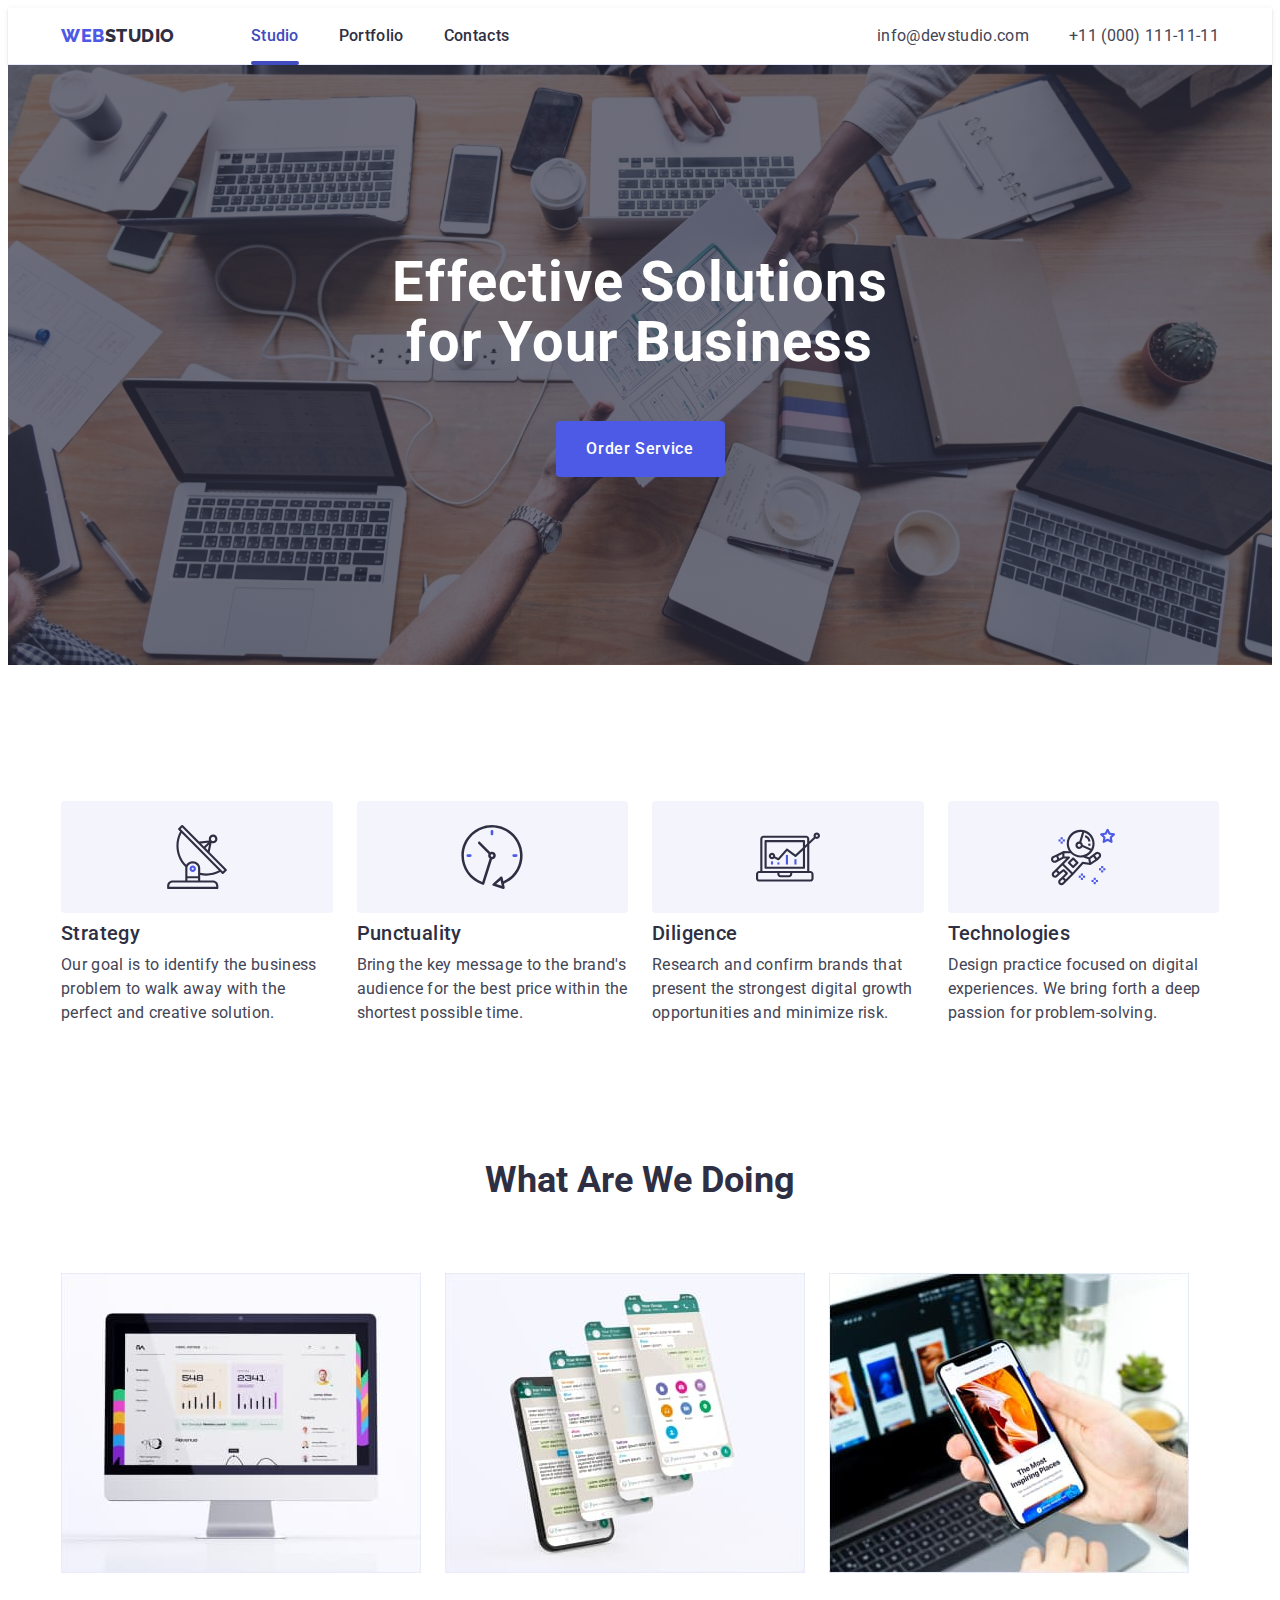
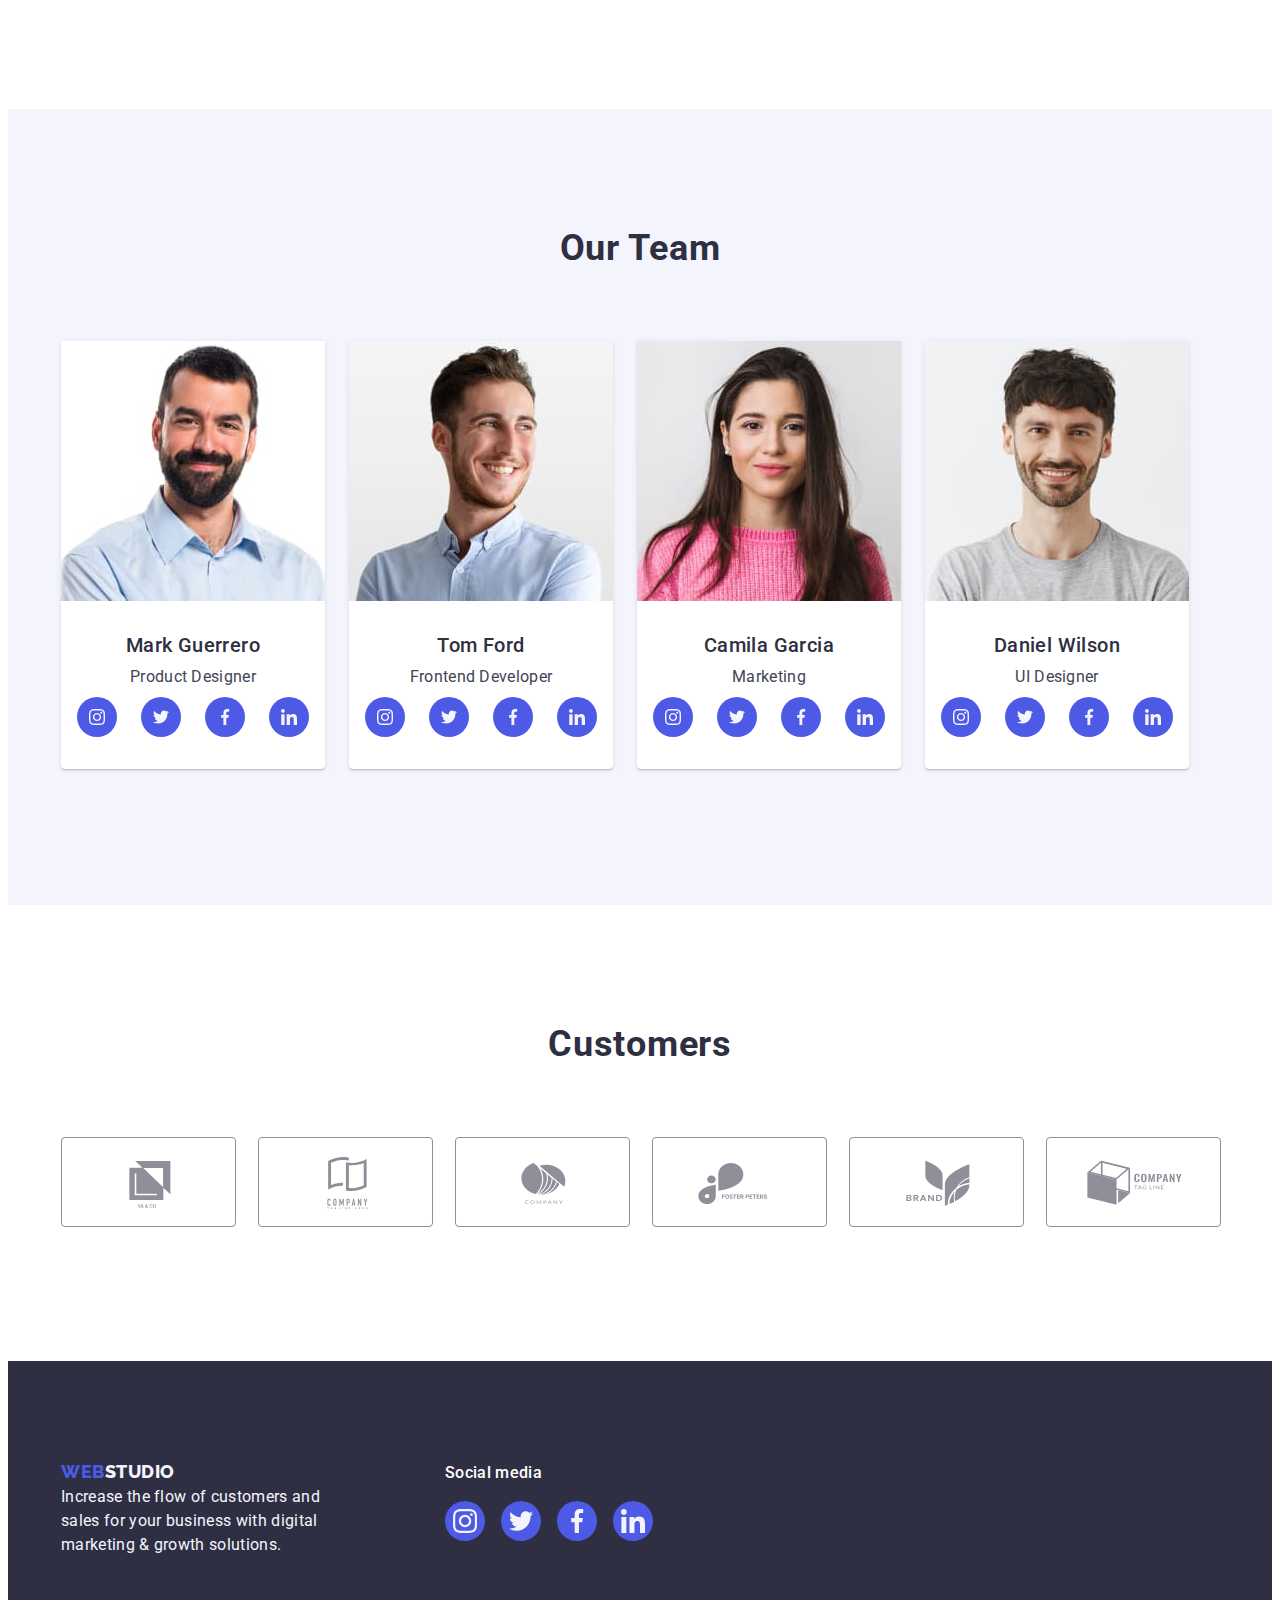
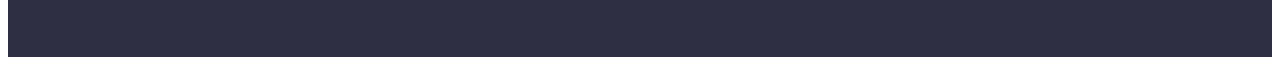
==== commit cfd37974: "Fix autocheck remarks for footer" ====
--- a/index.html
+++ b/index.html
@@ -386,32 +386,32 @@
           </p>
         </div>
         <div class="footer-social-container">
-          <h3 class="footer-social-title">Social media</h3>
+          <p class="footer-social-text">Social media</з>
           <ul class="footer-social-list list">
             <li class="footer-social-list-item">
               <a class="footer-social-item-link link" href="">
-                <svg width="24" height="24">
+                <svg class="footer-svg" width="24" height="24">
                   <use href="./images/icons.svg#icon-instagram"></use>
                 </svg>
               </a>
             </li>
             <li class="footer-social-list-item">
               <a class="footer-social-item-link link" href="">
-                <svg width="24" height="24">
+                <svg class="footer-svg" width="24" height="24">
                   <use href="./images/icons.svg#icon-twitter"></use>
                 </svg>
               </a>
             </li>
             <li class="footer-social-list-item">
               <a class="footer-social-item-link link" href="">
-                <svg width="24" height="24">
+                <svg class="footer-svg" width="24" height="24">
                   <use href="./images/icons.svg#icon-facebook"></use>
                 </svg>
               </a>
             </li>
             <li class="footer-social-list-item">
               <a class="footer-social-item-link link" href="">
-                <svg width="24" height="24">
+                <svg class="footer-svg" width="24" height="24">
                   <use href="./images/icons.svg#icon-linkedin"></use>
                 </svg>
               </a>
--- a/css/style.css
+++ b/css/style.css
@@ -6,6 +6,7 @@
   --ocean: #404bbf;
   --cloud: #f4f4fd;
   --slate: #434455;
+  --customers-color: #8e8f99;
 }
 body {
   font-family: "Roboto", sans-serif;
@@ -185,7 +186,7 @@
   height: 56px;
   border: none;
   border-radius: 4px;
-  background-color: 250ms cubic-bezier(0.4, 0, 0.2, 1);
+  transition: background-color 250ms cubic-bezier(0.4, 0, 0.2, 1);
 }
 .solution-btn:hover,
 .solution-btn:focus {
@@ -362,7 +363,7 @@
 .costomers-item-link {
   display: flex;
   justify-content: center;
-  color: var(--navy-blue);
+  color: var(--customers-color);
   align-items: center;
   fill: #8e8f99;
   border: 1px solid #8e8f99;
@@ -411,7 +412,6 @@
   text-transform: uppercase;
   letter-spacing: 0.03em;
   color: var(--iris);
-  margin-bottom: 16px;
 }
 .footer-logo-decoration {
   color: var(--cloud);
@@ -423,7 +423,7 @@
   display: flex;
   justify-content: center;
   align-items: center;
-  gap: 24px;
+  gap: 16px;
 }
 .footer-social-list-item {
 }
@@ -436,15 +436,18 @@
   height: 40px;
   background-color: var(--iris);
   border-radius: 50%;
-}
-.footer-social-item-link:hover {
+  transition: background-color 250ms cubic-bezier(0.4, 0, 0.2, 1);
+}
+.footer-social-item-link:hover,
+.footer-social-item-link:focus {
   background-color: #31d0aa;
 }
-.footer-social-title {
+.footer-social-text {
   font-size: 16px;
   font-style: normal;
   font-weight: 500;
   line-height: 1.5;
   letter-spacing: 0.32px;
-  color: white;
-}
+  color: #ffffff;
+  margin-bottom: 16px;
+}
